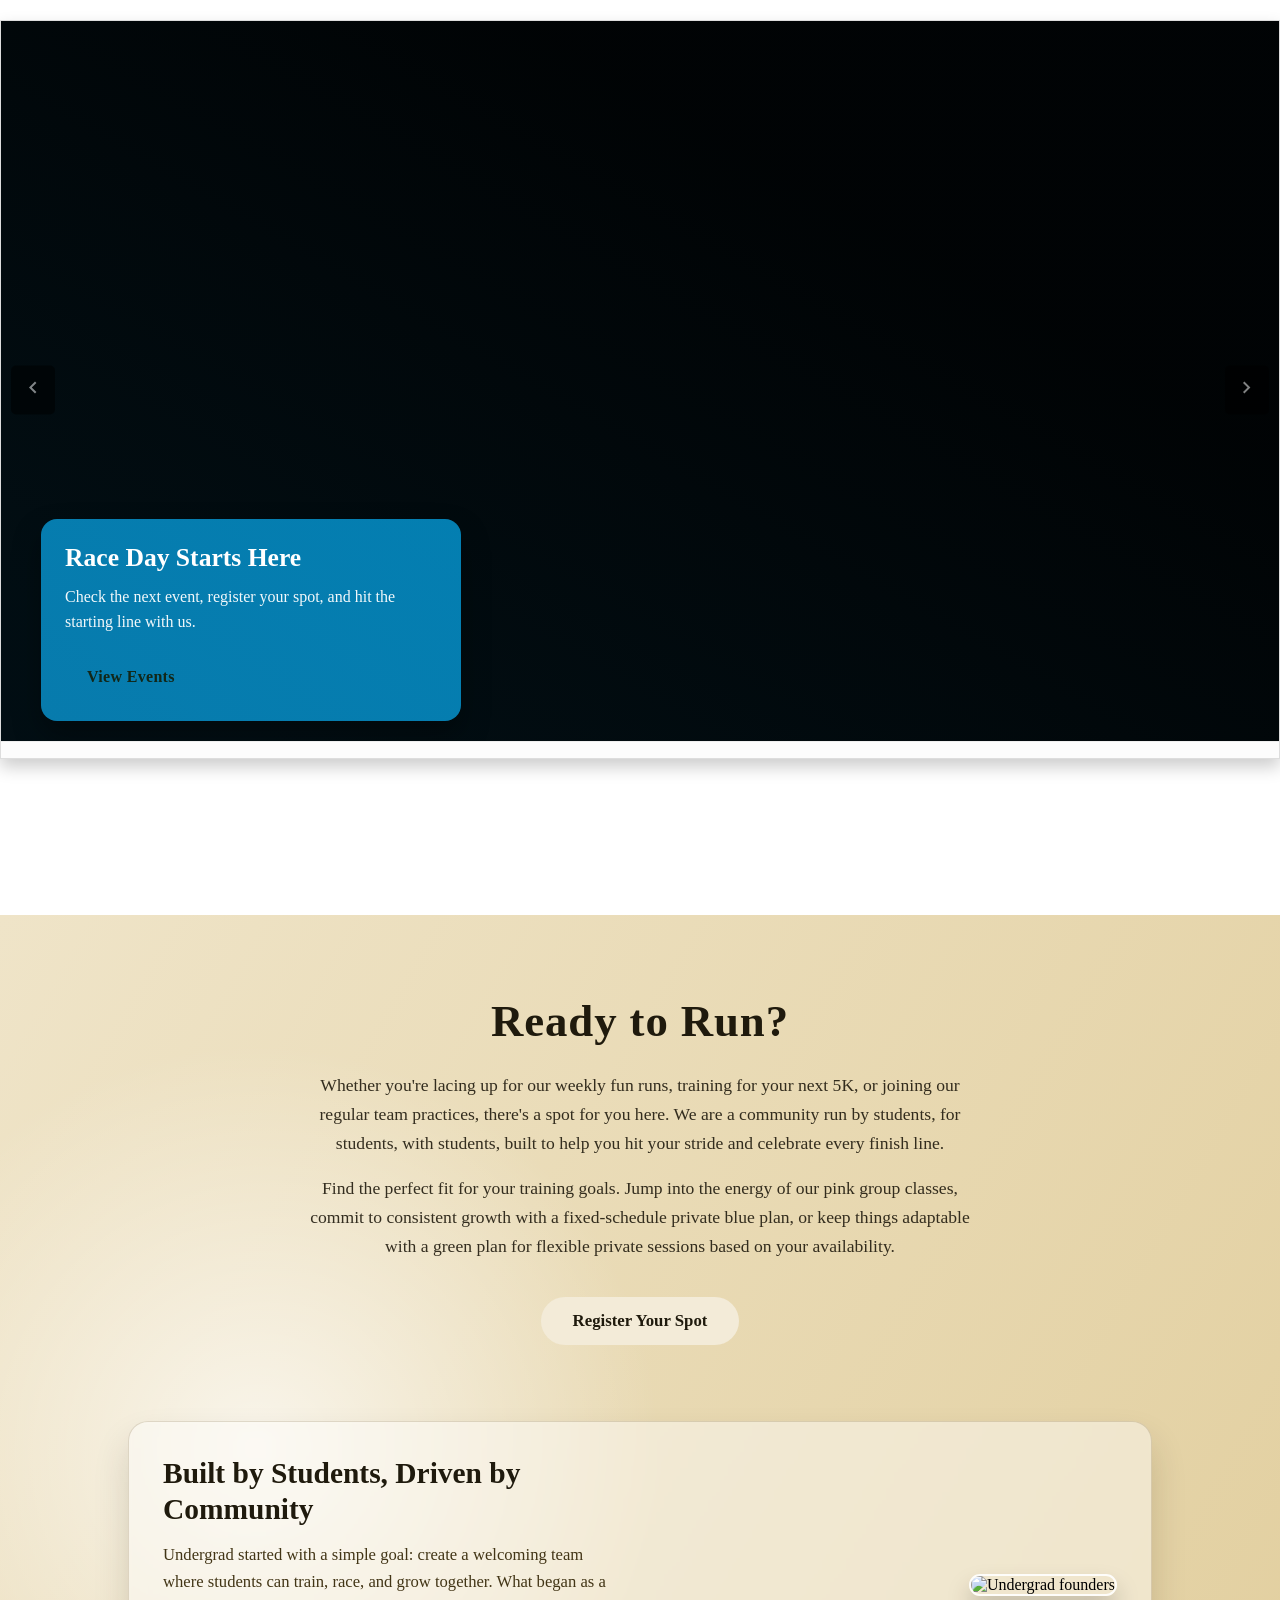
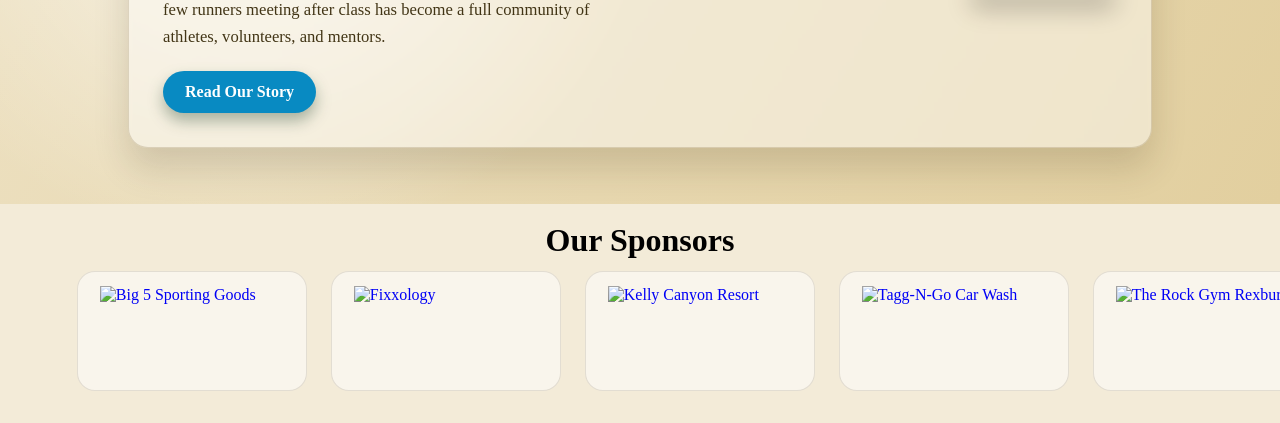
==== src/index.html @ 771c57fe "Merge branch 'Web-Design-Development-Society:main' into main" ====
<!doctype html>
<html lang="en">
	<head>
		<meta charset="UTF-8" />
		<meta name="viewport" content="width=device-width, initial-scale=1.0" />
		<meta name="title" content="UnderGrad" />
		<meta
			name="description"
			content="We run - by students, for students, with students. Join us for weekly runs, monthly activities, and racing events with rewards."
		/>
		<meta property="og:title" content="UnderGrad" />
		<meta property="og:description" content="We run - by students, for students, with students." />
		<meta property="og:image" content="https://runtheundergrad.org/racing/images/ug.png" />
		<meta property="og:url" content="https://runtheundergrad.org/racing" />
		<meta property="og:type" content="website" />
		<link rel="icon" href="./images/ug.png" type="image/png" />
		<link
			rel="stylesheet"
			href="https://cdnjs.cloudflare.com/ajax/libs/font-awesome/6.5.0/css/all.min.css"
		/>
		<link rel="stylesheet" href="./styles/main.css" />
		<link rel="stylesheet" href="./styles/pages/home.css" />
		<script type="module" src="./scripts/main.js" defer></script>
		<script type="module" src="./scripts/pages/home/index.js" defer></script>
		<script type="module" src="./scripts/components/footer.js" defer></script>
		<title>UnderGrad - Home</title>
	</head>
	<body>
		<header>
			<!-- Header inserts dynamically -->
		</header>
		<main>
			<div class="carousel-container">
				<div class="carousel-track">
					<div class="carousel-slide video-slide">
						<div class="video-background">
							<video autoplay loop muted playsinline poster="fallback-image.jpg">
								<source src="./videos/hero-video-compressed.mp4" type="video/mp4" />
								Your browser does not support the video tag.
							</video>
						</div>
						<div class="slide-content">
							<h3>Race Day Starts Here</h3>
							<p>Check the next event, register your spot, and hit the starting line with us.</p>
							<a href="./events.html" class="card-btn">View Events</a>
						</div>
					</div>

					<div class="carousel-slide">
						<div class="slide-content">
							<h3>Who We Run For</h3>
							<p>
								Built by students and powered by community, Undergrad helps runners train, compete,
								and grow together.
							</p>
							<a href="./about.html" class="card-btn">Meet The Team</a>
						</div>
					</div>

					<div class="carousel-slide">
						<div class="slide-content">
							<h3>Moments From The Course</h3>
							<p>
								From finish-line celebrations to team training nights, see what race season looks
								like.
							</p>
							<a href="./gallery.html" class="card-btn">Open Gallery</a>
						</div>
					</div>

					<div class="carousel-slide">
						<div class="slide-content">
							<h3>Help Students Keep Racing</h3>
							<p>
								Your support helps with race fees, team gear, and opportunities for new runners.
							</p>
							<a
								href="https://runsignup.com/Race/Donate/ID/Rexburg/UndergradSpring2026"
								class="card-btn"
								target="_blank"
								>Support The Team</a
							>
						</div>
					</div>
				</div>

				<div class="carousel-indicators"></div>

				<button class="prev-button"><img src="./images/chevron_back_g.svg" alt="&lt;" /></button>
				<button class="next-button"><img src="./images/chevron_forward_g.svg" alt="&gt;" /></button>
			</div>
			<h1 class="motto">We run - by students, for students, with students</h1>
			<section class="main-sections">
				<section class="get-started-banner">
					<div class="get-started-content">
						<h2>Ready to Run?</h2>
						<div class="get-started-text">
							<p>
								Whether you're lacing up for our weekly fun runs, training for your next 5K, or
								joining our regular team practices, there's a spot for you here. We are a community
								run by students, for students, with students, built to help you hit your stride and
								celebrate every finish line.
							</p>
							<p>
								Find the perfect fit for your training goals. Jump into the energy of our pink group
								classes, commit to consistent growth with a fixed-schedule private blue plan, or
								keep things adaptable with a green plan for flexible private sessions based on your
								availability.
							</p>
						</div>
						<a href="./events.html" class="banner-btn">Register Your Spot</a>
					</div>
				</section>
				<!-- <div class="card-container option-blue">
						<img
							src="https://images.unsplash.com/photo-1461896836934-ffe607ba8211?auto=format&fit=crop&q=80&w=800"
							alt="Runner"
							class="card-image"
						/>
						<div class="card-content">
							<h3 class="card-title">Blue Plan: Private</h3>
							<p class="card-description">
								Get dedicated 1-on-1 coaching with a fixed monthly schedule. Perfect for athletes
								looking for consistent, professional growth.
							</p>
							<a href="#" class="card-btn">Enroll Now</a>
						</div>
					</div> -->
				<section class="about-founders-section">
					<div class="about-founders-div">
						<div class="about-description">
							<h2>Built by Students, Driven by Community</h2>
							<p>
								Undergrad started with a simple goal: create a welcoming team where students can
								train, race, and grow together. What began as a few runners meeting after class has
								become a full community of athletes, volunteers, and mentors.
							</p>
						</div>
						<div class="about-founders">
							<img src="./images/founders_home.jpg" alt="Undergrad founders" />
						</div>
						<div class="about-button">
							<a href="./about.html" class="cta-button">Read Our Story</a>
						</div>
					</div>
				</section>
			</section>
			<section class="sponsor-logos">
				<h2 class="section-header" id="sponsors-header">Our Sponsors</h2>
				<div class="sponsor-marquee" aria-label="Sponsor logos moving carousel">
					<div class="sponsor-track">
						<div class="sponsor-set">
							<a
								href="https://www.big5sportinggoods.com/store/"
								class="sponsor-img-link"
								target="_blank"
								rel="noreferrer"
							>
								<img
									src="images/sponsor-logos/big-5-sporting-goods-logo.jpg"
									alt="Big 5 Sporting Goods"
									class="sponsor-img"
								/>
							</a>
							<a
								href="https://fixxologydrinks.com/pages/rexburg-idaho"
								class="sponsor-img-link"
								target="_blank"
								rel="noreferrer"
							>
								<img
									src="images/sponsor-logos/fixxology-logo.png"
									alt="Fixxology"
									class="sponsor-img"
								/>
							</a>
							<a
								href="https://kellycanyonresort.com/"
								class="sponsor-img-link"
								target="_blank"
								rel="noreferrer"
							>
								<img
									src="images/sponsor-logos/kelly-canyon-logo.png"
									alt="Kelly Canyon Resort"
									class="sponsor-img"
								/>
							</a>
							<a
								href="https://taggngo.com/"
								class="sponsor-img-link"
								target="_blank"
								rel="noreferrer"
							>
								<img
									src="images/sponsor-logos/tagg-n-go-logo.png"
									alt="Tagg-N-Go Car Wash"
									class="sponsor-img"
								/>
							</a>
							<a
								href="https://www.therockgymrexburg.com/"
								class="sponsor-img-link"
								target="_blank"
								rel="noreferrer"
							>
								<img
									src="images/sponsor-logos/the-rock-gym-logo.png"
									alt="The Rock Gym Rexburg"
									class="sponsor-img"
								/>
							</a>
							<a
								href="https://locations.tropicalsmoothiecafe.com/id/rexburg/113-south-2nd-west"
								class="sponsor-img-link"
								target="_blank"
								rel="noreferrer"
							>
								<img
									src="images/sponsor-logos/tropical-smoothie-cafe-logo.png"
									alt="Tropical Smoothie Cafe"
									class="sponsor-img"
								/>
							</a>
						</div>
						<div class="sponsor-set" aria-hidden="true">
							<a
								href="https://www.big5sportinggoods.com/store/"
								class="sponsor-img-link"
								target="_blank"
								tabindex="-1"
								rel="noreferrer"
							>
								<img
									src="images/sponsor-logos/big-5-sporting-goods-logo.jpg"
									alt=""
									class="sponsor-img"
								/>
							</a>
							<a
								href="https://fixxologydrinks.com/pages/rexburg-idaho"
								class="sponsor-img-link"
								target="_blank"
								tabindex="-1"
								rel="noreferrer"
							>
								<img src="images/sponsor-logos/fixxology-logo.png" alt="" class="sponsor-img" />
							</a>
							<a
								href="https://kellycanyonresort.com/"
								class="sponsor-img-link"
								target="_blank"
								tabindex="-1"
								rel="noreferrer"
							>
								<img src="images/sponsor-logos/kelly-canyon-logo.png" alt="Kelly Canyon Logo" class="sponsor-img" />
							</a>
							<a
								href="https://taggngo.com/"
								class="sponsor-img-link"
								target="_blank"
								tabindex="-1"
								rel="noreferrer"
							>
								<img src="images/sponsor-logos/tagg-n-go-logo.png" alt="Tag and Go Car Wash" class="sponsor-img" />
							</a>
							<a
								href="https://www.therockgymrexburg.com/"
								class="sponsor-img-link"
								target="_blank"
								tabindex="-1"
								rel="noreferrer"
							>
								<img src="images/sponsor-logos/the-rock-gym-logo.png" alt="The Rock Gym Logo" class="sponsor-img" />
							</a>
							<a
								href="https://locations.tropicalsmoothiecafe.com/id/rexburg/113-south-2nd-west"
								class="sponsor-img-link"
								target="_blank"
								tabindex="-1"
								rel="noreferrer"
							>
								<img
									src="images/sponsor-logos/tropical-smoothie-cafe-logo.png"
									alt="Tropical Smoothie Cafe"
									class="sponsor-img"
								/>
							</a>
						</div>
					</div>
				</div>
			</section>
		</main>

		<!-- Add divs for advertisement images -->

		<footer>
			<!-- Footer inserts dynamically -->
		</footer>
		<div class="popup-overlay">
			<div class="popup-content">
				<button class="popup-closer"><b>X</b></button>
				<h2>Get Discount Code</h2>
				<form id="discount_forum">
					<label for="forum_email">Email:</label>
					<input type="text" id="forum_email" name="name" required />
					<button type="submit">Send</button>
				</form>
			</div>
		</div>
	</body>
</html>
---- src/styles/pages/home.css ----
/* Page-wide basic reset (Feel free to delete if it's breaking things) */
* {
	box-sizing: border-box;
	margin: 0;
}

.motto {
	text-align: center;
	font-size: clamp(2.2rem, 2vw, 1.8rem);
	font-weight: 600;
	color: white;
	margin: 50px 0;
	padding: 0 20px;
	line-height: 1.6;
	letter-spacing: 0.3px;
	font-family: var(--heading-font), sans-serif;
}

.get-started-block {
	display: flex;
	flex-direction: column;
	align-items: center;
	background-color: #f3ebd8;
	height: 550px;
}
.get-started-block h2 {
	margin-top: 40px;
	font-size: 2em;
	font-weight: bold;
}
.about-founders-section {
	padding: 56px 0;
	/* background-color: #e2cf9f; */
	/* background: linear-gradient(145deg, #efe4c8, #e2cf9f); */
}
.about-founders-div {
	display: grid;
	grid-template-columns: 1fr 1fr;
	width: 80%;
	margin: 0 auto;
	align-items: center;
	column-gap: 40px;
	max-width: 1100px;
	background-color: rgba(255, 255, 255, 0.44);
	backdrop-filter: blur(2px);
	border: 1px solid rgba(97, 68, 15, 0.18);
	border-radius: 20px;
	padding: 34px;
	box-shadow: 0 20px 35px rgba(51, 40, 12, 0.16);
}
.about-founders {
	grid-row: 1 / 3;
	grid-column: 2 / 3;
	justify-self: end;
}
.about-founders img {
	width: min(100%, 430px);
	aspect-ratio: 4 / 3;
	object-fit: cover;
	border-radius: 16px;
	border: 2px solid rgba(255, 255, 255, 0.9);
	box-shadow: 0 14px 24px rgba(0, 0, 0, 0.22);
}
.about-description {
	align-self: center;
	padding: 0;
}

.about-description h2 {
	margin: 0 0 14px;
	font-size: clamp(1.7rem, 2.3vw, 2.4rem);
	line-height: 1.2;
	color: #1f1a0d;
}

.about-description p {
	margin: 0;
	font-size: 1.04rem;
	line-height: 1.65;
	color: #423516;
	max-width: 58ch;
}

.about-button {
	align-self: start;
	padding: 20px 0 0;
}

.about-button .cta-button {
	display: inline-flex;
	align-items: center;
	gap: 8px;
	padding: 12px 22px;
	border-radius: 999px;
	font-weight: 700;
	text-decoration: none;
	background: #088ac2;
	color: #fff;
	box-shadow: 0 8px 15px rgba(20, 56, 33, 0.35);
	transition:
		transform 0.2s ease,
		box-shadow 0.2s ease,
		background-color 0.2s ease;
}

.about-button .cta-button:hover,
.about-button .cta-button:focus-visible {
	background: #0498d5;
	transform: translateY(-2px);
	box-shadow: 0 12px 20px rgba(20, 56, 33, 0.38);
}

@media (max-width: 900px) {
	.about-founders-div {
		grid-template-columns: 1fr;
		row-gap: 24px;
		width: min(92%, 560px);
		padding: 24px;
	}

	.about-founders {
		grid-row: auto;
		grid-column: 1;
		justify-self: center;
	}

	.about-description,
	.about-button {
		grid-column: 1;
	}
}

/* Basic Reset and Container Setup */
.carousel-container {
	max-width: 100%;
	margin: 20px auto;
	overflow: hidden;
	position: relative;
	border: 1px solid #ddd;
	box-shadow: 0 8px 16px rgba(0, 0, 0, 0.2);
	background-color: white;
}

/* Track holds all slides and is moved by JavaScript */
.carousel-track {
	display: flex;
	transition: transform 0.5s ease-in-out; /* Smoother sliding transition */
}

/* Individual Slide Styling */
.carousel-slide {
	min-width: 100%;
	box-sizing: border-box;
	padding: 20px 40px;
	text-align: center;
	height: 80vh;
	position: relative;
	overflow: hidden;
	display: grid;
	grid-template-columns: 1fr 1fr;
	grid-template-rows: 1fr 1fr;
}

.carousel-slide::before {
	content: '';
	position: absolute;
	inset: 0;
	background: linear-gradient(30deg, rgba(0, 0, 0, 0.34) 18%, rgba(0, 0, 0, 0.08) 66%);
	z-index: 2;
}

.video-slide::before {
	background: linear-gradient(30deg, rgba(6, 44, 61, 0.32) 10%, rgba(6, 44, 61, 0.08) 70%);
}
/* The Video Layer */
.video-background {
	position: absolute;
	inset: 0;
	z-index: 1; /* Lowest layer */
	pointer-events: none; /* User clicks "pass through" to the buttons */
	overflow: hidden;
}

.video-background video {
	width: 100%;
	height: 100%;
	object-fit: cover;
	object-position: center;
	display: block;
	background: #000;
}

.video-background iframe {
	width: 100%;
	height: 100%;
	border: 0;
}
.carousel-slide:nth-child(2) {
	background: url(../../images/hero1.jpg);
	background-size: cover;
}
.carousel-slide:nth-child(3) {
	background: url(../../images/hero2.jpg);
	background-size: cover;
}
.carousel-slide:nth-child(4) {
	background: url(../../images/hero3.jpg);
	background-size: cover;
}
.slide-content {
	position: relative;
	z-index: 3;
	grid-row: 2 / 3;
	align-self: end;
	max-width: 420px;
	text-align: left;
	padding: 24px 24px 22px;
	border-radius: 16px;
	border-left: 4px solid var(--text-on-dark);
	background: linear-gradient(-145deg, rgba(4, 152, 213, 0.82), rgba(8, 138, 194, 0.88));
	box-shadow: 0 14px 28px rgba(0, 0, 0, 0.35);
}

.slide-content h3 {
	margin: 0 0 12px;
	font-family: var(--heading-font), sans-serif;
	font-size: clamp(1.2rem, 2vw, 1.8rem);
	line-height: 1.2;
	color: #fff;
}

.slide-content p {
	color: rgba(255, 255, 255, 0.95);
	margin: 0 0 20px;
	font-size: 1rem;
	line-height: 1.55;
}

.carousel-slide .card-btn {
	background-color: var(--text-on-dark);
	color: #122718;
	padding: 11px 20px;
	border: 2px solid transparent;
	border-radius: 999px;
	font-family: var(--paragraph-font), sans-serif;
	font-weight: 700;
	letter-spacing: 0.02em;
	transition:
		transform 0.2s ease,
		background-color 0.2s ease,
		color 0.2s ease,
		border-color 0.2s ease;
}

.carousel-slide .card-btn:hover,
.carousel-slide .card-btn:focus-visible {
	background-color: transparent;
	color: #fff;
	border-color: #fff;
	transform: translateY(-2px);
}

@media (max-width: 900px) {
	.carousel-slide {
		padding: 32px 18px;
		height: 68vh;
		grid-template-columns: 1fr;
	}

	.slide-content {
		grid-column: 1;
		grid-row: 2;
		max-width: min(100%, 520px);
		justify-self: center;
	}
}

@media (max-width: 540px) {
	.carousel-slide {
		height: 76vh;
	}

	.slide-content {
		padding: 20px;
		border-left-width: 3px;
	}

	.slide-content p {
		font-size: 0.95rem;
	}
}
/* CTA Button Styling */
/* .cta-button {
	display: inline-block;
	padding: 15px 30px;
	background-color: #007bff;
	color: white;
	text-decoration: none;
	border-radius: 50px;
	font-weight: bold;
	font-size: 1em;
	transition:
		background-color 0.3s,
		transform 0.1s;
}

.cta-button:hover {
	background-color: #0056b3;
	transform: translateY(-2px);
} */

/* Navigation Button Styling (Arrows) */
.prev-button,
.next-button {
	position: absolute;
	top: 50%;
	transform: translateY(-50%);
	background: rgba(0, 0, 0);
	color: white;
	border: none;
	padding: 10px;
	cursor: pointer;
	z-index: 10;
	font-size: 1.2em;
	border-radius: 5px;
	opacity: 50%;
	transition: opacity 0.3s;
}

.prev-button:hover,
.next-button:hover {
	opacity: 1;
}
.prev-button {
	left: 10px;
}
.next-button {
	right: 10px;
}

/* Indicator Styling (Dots) */
.carousel-indicators {
	text-align: center;
	padding: 8px 0;
	background-color: #fcfcfc;
	border-top: 1px solid #eee;
}

.indicator-dot {
	height: 10px;
	width: 10px;
	margin: 0 6px;
	background-color: #bbb;
	border-radius: 50%;
	display: inline-block;
	cursor: pointer;
	transition: background-color 0.3s;
}

.indicator-dot.active {
	background-color: #007bff;
	transform: scale(1.2);
}

.popup-overlay {
	position: fixed;
	top: 0;
	left: 0;
	right: 0;
	bottom: 0;
	background-color: rgba(0, 0, 0, 0.7);
	display: none;
	justify-content: center;
	align-items: center;
	z-index: 9999;
}

.popup-content {
	background-color: #6b8361;
	padding: 2rem;
	border-radius: 10px;
	max-width: 90vw;
	max-height: 90vh;
	overflow: auto;
}

.section-header {
	text-align: center;
	font-size: 2em;
	font-weight: bold;
}

/* --- Sponsor Logos --- */
.sponsor-logos {
	background-color: #f3ebd8;
	overflow: hidden;
	padding: 18px 0 32px;
}

.sponsor-marquee {
	width: 100%;
	overflow: hidden;
	padding: 12px 6vw 0;
}

.sponsor-track {
	display: flex;
	width: max-content;
	animation: sponsor-scroll 28s linear infinite;
}

.sponsor-set {
	display: flex;
	align-items: center;
	gap: 24px;
	flex: 0 0 auto;
	padding-right: 24px;
}

.sponsor-img-link {
	flex: 0 0 auto;
	display: inline-flex;
	align-items: center;
	justify-content: center;
	width: clamp(160px, 18vw, 230px);
	height: 120px;
	padding: 14px 22px;
	border-radius: 18px;
	background: rgba(255, 255, 255, 0.52);
	border: 1px solid rgba(61, 47, 18, 0.12);
	transition:
		transform 0.2s ease,
		box-shadow 0.2s ease,
		background-color 0.2s ease;
	text-decoration: none;
}

.sponsor-img-link:hover,
.sponsor-img-link:focus-visible {
	transform: translateY(-2px);
	background: rgba(255, 255, 255, 0.82);
}

.sponsor-img {
	display: block;
	max-width: 100%;
	max-height: 100%;
	width: 100%;
	height: 100%;
	object-fit: contain;
	filter: saturate(1.02) contrast(1.03);
}

@keyframes sponsor-scroll {
	from {
		transform: translateX(0);
	}
	to {
		transform: translateX(-50%);
	}
}

@media (prefers-reduced-motion: reduce) {
	.sponsor-track {
		animation: none;
		transform: none;
	}
}

.card-container {
	width: 320px;
	background: white;
	border-radius: 12px;
	overflow: hidden; /* Ensures image doesn't bleed over corners */
	box-shadow: 0 8px 20px rgba(0, 0, 0, 0.15);
	transition: transform 0.3s ease;
	border: 1px solid #eee;
}

.card-container:hover {
	transform: translateY(-10px);
}

.card-image {
	width: 100%;
	height: 200px;
	object-fit: cover;
	display: block;
}

.card-content {
	padding: 24px;
}

.card-title {
	margin: 0 0 12px 0;
	font-size: 1.4em;
	color: #333;
}

.card-description {
	font-size: 0.95em;
	color: #555;
	line-height: 1.5;
	margin-bottom: 25px;
}

/* Common Button Styling */
.card-btn {
	background-color: #007bff;
	color: white;
	padding: 10px 20px;
	border: none;
	border-radius: 6px;
	font-weight: bold;
	cursor: pointer;
	text-decoration: none;
	display: inline-block;
	transition: opacity 0.3s;
}

/* --- Full Width Get Started Banner --- */
.get-started-banner {
	/* background: linear-gradient(145deg, #efe4c8, #e2cf9f); */
	padding: 80px 5% 20px;
	text-align: center;
	color: #1f1a0d;
}

.get-started-content {
	max-width: 900px;
	margin: 0 auto;
	display: flex;
	flex-direction: column;
	align-items: center;
	gap: 24px;
}

.get-started-banner h2 {
	font-size: clamp(2rem, 4vw, 2.8rem);
	margin: 0;
	font-family: var(--heading-font), sans-serif;
	letter-spacing: 0.02em;
}

.get-started-text {
	display: flex;
	flex-direction: column;
	gap: 16px;
	font-size: 1.1rem;
	line-height: 1.65;
	color: rgba(31, 26, 13, 0.9);
	max-width: 75ch; /* Keeps the lines of text from getting too wide and hard to read */
}

.get-started-text p {
	margin: 0;
}

.banner-btn {
	background-color: #f3ebd8; /* Matches your site's cream background */
	color: #1f1a0d;
	padding: 14px 32px;
	border-radius: 999px;
	font-weight: 700;
	font-size: 1.05rem;
	text-decoration: none;
	transition:
		transform 0.2s ease,
		box-shadow 0.2s ease,
		background-color 0.2s ease;
	margin-top: 12px;
}

.banner-btn:hover,
.banner-btn:focus-visible {
	background-color: #ffffff;
	transform: translateY(-2px);
	box-shadow: 0 8px 20px rgba(0, 0, 0, 0.25);
}
/* .slogan {
	text-align: center;
	margin-bottom: 20px;
	color: white;
	font-family: var(--heading-font), sans-serif;
} */
.main-sections {
	/* background: linear-gradient(145deg, #efe4c8, #e2cf9f); */
	background:
		radial-gradient(circle at 20% 60%, rgba(255, 255, 255, 0.7), rgba(255, 255, 255, 0) 35%),
		linear-gradient(120deg, #efe4c8 0%, #e2cf9f 100%);
}
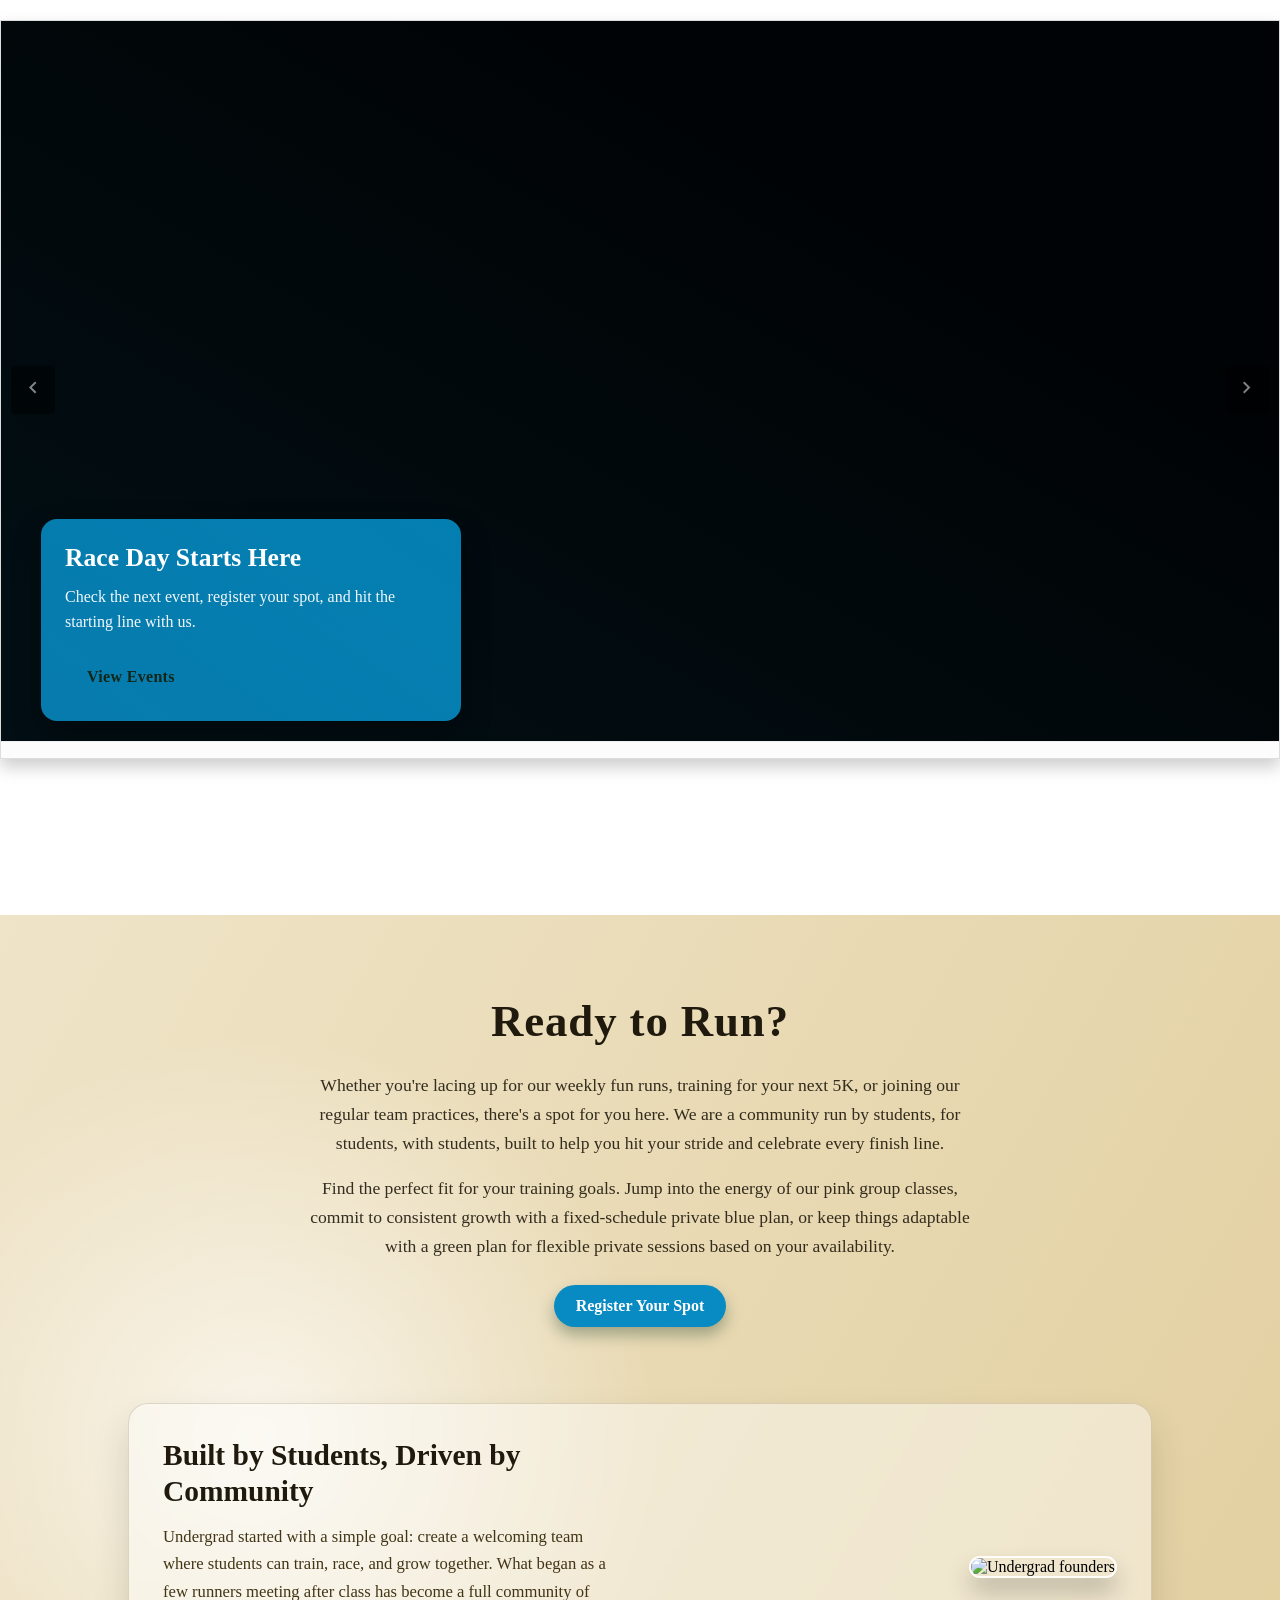
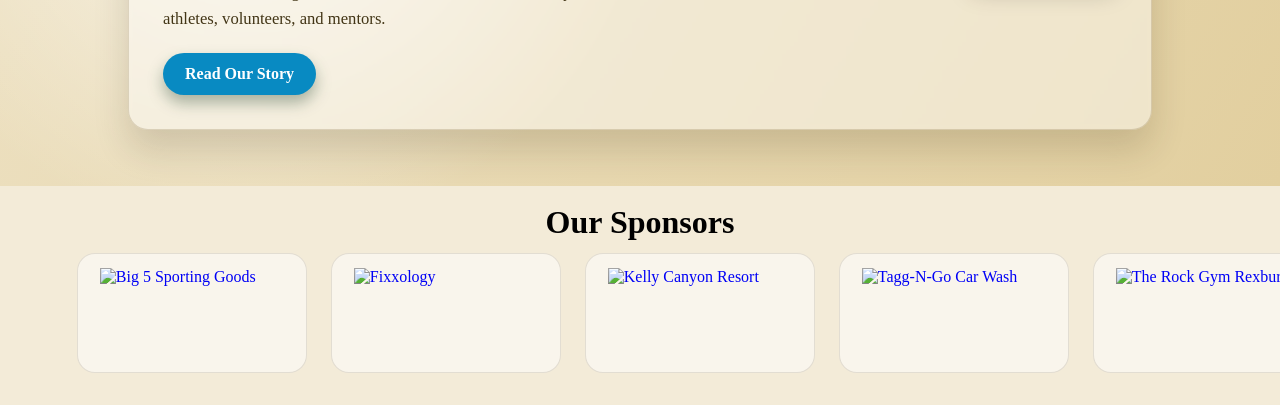
==== commit 875c0fc7: "Merge pull request #154 from Joshwalks7/main Home Page Btn and About CSS" ====
--- a/src/index.html
+++ b/src/index.html
@@ -13,7 +13,12 @@
 		<meta property="og:image" content="https://runtheundergrad.org/racing/images/ug.png" />
 		<meta property="og:url" content="https://runtheundergrad.org/racing" />
 		<meta property="og:type" content="website" />
-		<link rel="icon" href="./images/ug.png" type="image/png" />
+		<link rel="icon" type="image/png" href="./images/favicons/favicon-96x96.png" sizes="96x96" />
+		<link rel="icon" type="image/svg+xml" href="./images/favicons/favicon.svg" />
+		<link rel="shortcut icon" href="./images/favicons/favicon.ico" />
+		<link rel="apple-touch-icon" sizes="180x180" href="./images/favicons/apple-touch-icon.png" />
+		<meta name="apple-mobile-web-app-title" content="Undergrad" />
+		<link rel="manifest" href="./images/favicons/site.webmanifest" />
 		<link
 			rel="stylesheet"
 			href="https://cdnjs.cloudflare.com/ajax/libs/font-awesome/6.5.0/css/all.min.css"
@@ -108,7 +113,7 @@
 								availability.
 							</p>
 						</div>
-						<a href="./events.html" class="banner-btn">Register Your Spot</a>
+						<a href="./events.html" class="cta-button">Register Your Spot</a>
 					</div>
 				</section>
 				<!-- <div class="card-container option-blue">
@@ -253,7 +258,11 @@
 								tabindex="-1"
 								rel="noreferrer"
 							>
-								<img src="images/sponsor-logos/kelly-canyon-logo.png" alt="Kelly Canyon Logo" class="sponsor-img" />
+								<img
+									src="images/sponsor-logos/kelly-canyon-logo.png"
+									alt="Kelly Canyon Logo"
+									class="sponsor-img"
+								/>
 							</a>
 							<a
 								href="https://taggngo.com/"
@@ -262,7 +271,11 @@
 								tabindex="-1"
 								rel="noreferrer"
 							>
-								<img src="images/sponsor-logos/tagg-n-go-logo.png" alt="Tag and Go Car Wash" class="sponsor-img" />
+								<img
+									src="images/sponsor-logos/tagg-n-go-logo.png"
+									alt="Tag and Go Car Wash"
+									class="sponsor-img"
+								/>
 							</a>
 							<a
 								href="https://www.therockgymrexburg.com/"
@@ -271,7 +284,11 @@
 								tabindex="-1"
 								rel="noreferrer"
 							>
-								<img src="images/sponsor-logos/the-rock-gym-logo.png" alt="The Rock Gym Logo" class="sponsor-img" />
+								<img
+									src="images/sponsor-logos/the-rock-gym-logo.png"
+									alt="The Rock Gym Logo"
+									class="sponsor-img"
+								/>
 							</a>
 							<a
 								href="https://locations.tropicalsmoothiecafe.com/id/rexburg/113-south-2nd-west"
--- a/src/styles/pages/home.css
+++ b/src/styles/pages/home.css
@@ -86,7 +86,7 @@
 	padding: 20px 0 0;
 }
 
-.about-button .cta-button {
+.cta-button {
 	display: inline-flex;
 	align-items: center;
 	gap: 8px;
@@ -103,8 +103,7 @@
 		background-color 0.2s ease;
 }
 
-.about-button .cta-button:hover,
-.about-button .cta-button:focus-visible {
+.cta-button:hover, .cta-button:focus-visible {
 	background: #0498d5;
 	transform: translateY(-2px);
 	box-shadow: 0 12px 20px rgba(20, 56, 33, 0.38);
@@ -557,8 +556,8 @@
 	margin: 0;
 }
 
-.banner-btn {
-	background-color: #f3ebd8; /* Matches your site's cream background */
+/* .banner-btn {
+	background-color: #f3ebd8;
 	color: #1f1a0d;
 	padding: 14px 32px;
 	border-radius: 999px;
@@ -570,14 +569,14 @@
 		box-shadow 0.2s ease,
 		background-color 0.2s ease;
 	margin-top: 12px;
-}
-
-.banner-btn:hover,
+} */
+
+/* .banner-btn:hover,
 .banner-btn:focus-visible {
 	background-color: #ffffff;
 	transform: translateY(-2px);
 	box-shadow: 0 8px 20px rgba(0, 0, 0, 0.25);
-}
+} */
 /* .slogan {
 	text-align: center;
 	margin-bottom: 20px;
